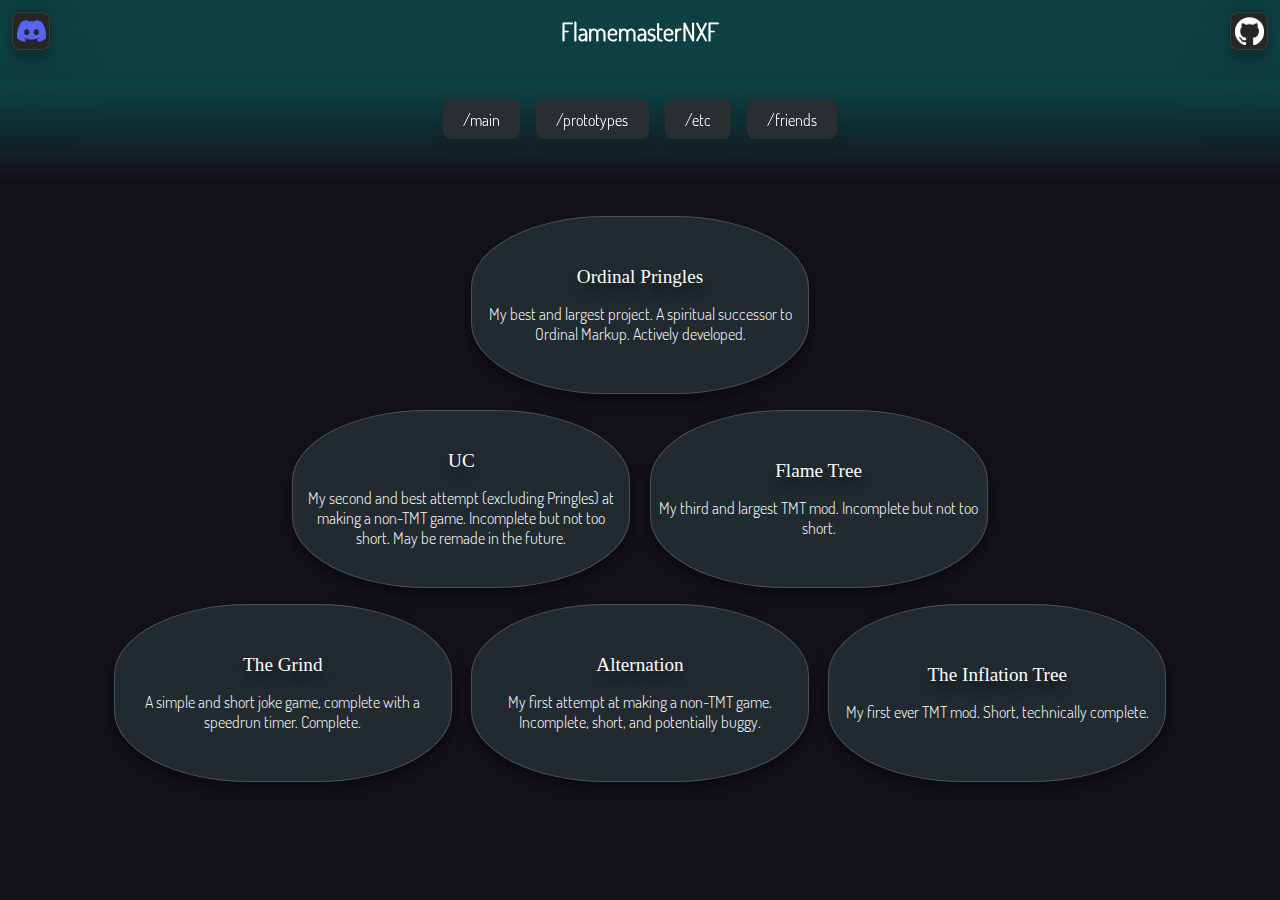
==== index.html @ f585258e "chore: Add Meta Studio to Thank Yous" ====
<!DOCTYPE html>
<html lang="en" xmlns="http://www.w3.org/1999/html">
  <head>
    <meta name="viewport" content="width=device-width, initial-scale=1.0">
    <meta charset="UTF-8">
    <link rel="stylesheet" type="text/css" href="public/styles/misc.css"/>
    <link rel="stylesheet" type="text/css" href="public/styles/styles.css"/>
    <link rel="stylesheet" type="text/css" href="public/styles/tooltip.css"/>
    <script defer src="public/src/tabs.js"></script>
    <script defer src="public/src/DOM.js"></script>
    <script defer src="public/src/links.js"></script>
    <link rel="icon" href="public/res/favicon.png" type="image/gif" sizes="32x32"/>
    <title>flamemasternxf</title>
  </head>
  <body>
  <div class="flexBox" style="flex-direction: column">
    <div class="flexBox">
      <div class="header">
        <a class="link discord-img" target="_blank" href="https://discord.com/invite/dauxGZwc9u"></a>
        <a class="link github-img" target="_blank" href="https://github.com/FlamemasterNXF"></a>
        <h1 class="centeredTexts">FlamemasterNXF</h1>
      </div>
    </div>
    <div class="flexBox">
      <div class="taskbar row" style="margin-top: 1.25rem">
        <button onclick="switchTab('main')">/main</button>
        <button onclick="switchTab('proto')">/prototypes</button>
        <button onclick="switchTab('etc')">/etc</button>
        <button onclick="switchTab('friends')">/friends</button>
      </div>
    </div>
    <div class="flexBox tab" id="main">
      <div class="crow">
        <div class="project column" onclick="openLink('https://flamemasternxf.github.io/ordinal-pringles/')">
          <t class="projName">Ordinal Pringles</t>
          <t class="centeredTexts">My best and largest project. A spiritual successor to Ordinal Markup. Actively developed.</t>
        </div>
      </div>
      <div class="crow">
        <div class="project column" onclick="openLink('https://flamemasternxf.github.io/UC-Remake/')">
          <t class="projName">UC</t>
          <t class="centeredTexts">My second and best attempt (excluding Pringles) at making a non-TMT game. Incomplete but not too short. May be remade in the future.</t>
        </div>
        <div class="project column" onclick="openLink('https://flamemasternxf.github.io/Flame-Tree/')">
          <t class="projName">Flame Tree</t>
          <t class="centeredTexts">My third and largest TMT mod. Incomplete but not too short.</t>
        </div>
      </div>
      <div class="crow">
        <div class="project column" onclick="openLink('https://flamemasternxf.github.io/The-Grind/')">
          <t class="projName">The Grind</t>
          <t class="centeredTexts">A simple and short joke game, complete with a speedrun timer. Complete.</t>
        </div>
        <div class="project column" onclick="openLink('https://flamemasternxf.github.io/Alternation/')">
          <t class="projName">Alternation</t>
          <t class="centeredTexts">My first attempt at making a non-TMT game. Incomplete, short, and potentially buggy.</t>
        </div>
        <div class="project column" onclick="openLink('https://flamemasternxf.github.io/The-Inflation-Tree/')">
          <t class="projName">The Inflation Tree</t>
          <t class="centeredTexts">My first ever TMT mod. Short, technically complete.</t>
        </div>
      </div>
    </div>
    <div class="flexBox tab" id="proto" style="display: none;">
      <div class="crow">
        <div class="project column" onclick="openLink('https://flamemasternxf.github.io/Hypercube/')">
          <t class="projName">Hypercube</t>
          <t class="centeredTexts">An attempt at building an incredibly deep game gone astray. Short, incomplete, and buggy. May be remade in the future.</t>
        </div>
        <div class="project column" onclick="openLink('https://flamemasternxf.github.io/Circles/')">
          <t class="projName">Circles</t>
          <t class="centeredTexts">A simple prototype where a circle grows by 1% every second, filling a higher Circle by 1% upon reaching 100%. Complete.</t>
        </div>
        <div class="project column" onclick="openLink('https://flamemasternxf.github.io/OperationSatisfaction/')">
          <t class="projName">Operation: Satisfaction</t>
          <t class="centeredTexts">A simple prototype with numbers going up. Complete.</t>
        </div>
      </div>
      <div class="crow">
        <div class="project column" onclick="openLink('https://flamemasternxf.github.io/Conways-Incremental/')">
          <t class="projName">Conway's Incremental</t>
          <t class="centeredTexts">Despite its name, it has no incremental features. A simple recreation of Conway's Game of Life.</t>
        </div>
        <div class="project column" onclick="openLink('https://flamemasternxf.github.io/gwa-cardgame/')">
          <t class="projName">gwa card game</t>
          <t class="centeredTexts">An attempt at making a card-collecting game that never went anywhere. Massively incomplete.</t>
        </div>
        <div class="project column" onclick="openLink('https://flamemasternxf.github.io/the-grind-2/\n')">
          <t class="projName">The Grind 2</t>
          <t class="centeredTexts">A game with infinite generators that produce infinite numbers. Complete.</t>
        </div>
      </div>
    </div>
    <div class="flexBox tab" id="etc" style="display: none;">
      <div class="crow">
        <div class="project column" onclick="openLink('https://github.com/FlamemasterNXF/Sea')">
          <t class="projName">Sea</t>
          <t class="centeredTexts">My second programming language, made in C#. Simple, but not very feature complete.</t>
        </div>
        <div class="project column" onclick="openLink('https://github.com/FlamemasterNXF/PeanutScript/blob/main/README.md')">
          <t class="projName">PeanutScript</t>
          <t class="centeredTexts">My first programming language, made in Python. Very buggy.</t>
        </div>
        <div class="project column" onclick="openLink('https://flamemasternxf.github.io/Synergism-Plus/')">
          <t class="projName">Synergism Plus</t>
          <t class="centeredTexts">A tool for modding Synergism. Very outdated.</t>
        </div>
      </div>
      <div class="crow">
        <div class="project column" onclick="openLink('https://flamemasternxf.github.io/gwa/')">
          <t class="projName">gwa</t>
          <t class="centeredTexts">An incomplete and outdated website cataloging all the gwas.</t>
        </div>
        <div class="project column" onclick="openLink('https://flamemasternxf.github.io/social-credit-incremental/')">
          <t class="projName">Social Credit Incremental</t>
          <t class="centeredTexts">Stupid joke "game" made in an hour. Low volume recommended.</t>
        </div>
      </div>
      <div class="crow">
        <div class="project column" onclick="openLink('https://flamemasternxf.github.io/the-oil-tree/')">
          <t class="projName">The Oil Tree</t>
          <t class="centeredTexts">A very bad TMT mod that I ran out of ideas for. Very short.</t>
        </div>
      </div>
    </div>
    <div class="flexBox tab" id="friends" style="display: none">
      <div class="centeredTexts" style="font-size: 1.2rem; font-family: Dosis">THANK YOU TO:</div>
      <div class="creditsText"><b>Jacorb</b>, for being an inspiration for this very site and letting me use some of his CSS for it.</div>
      <div class="creditsText"><b>ThePaperPilot</b>, for teaching me Git and helping me along my JS journey.</div>
      <div class="creditsText"><b>downvoid</b>, for helping me fix a lot of bugs in a lot of projects, promoting my projects, and providing a lot of help with Ordinal Pringles.</div>
      <div class="creditsText"><b>yhvr</b>, for being an inspiration for me and a good friend.</div>
      <div class="creditsText"><b>ryanleonels</b>, for helping me out a lot with Ordinal Pringles and providing immense amounts of feedback.</div>
      <div class="creditsText"><b>sw_creeperking</b>, for coaching me through creating Sea and learning C#.</div>
      <div class="creditsText"><b>TheMkeyHolder</b>, for helping me a lot with my TMT mods and providing basic background for making Ordinal Pringles.</div>
      <div class="creditsText"><b>randomtuba</b>, for providing tons of ideas and inspiration for Ordinal Pringles.</div>
      <div class="creditsText"><b>All of my Pringles Testers</b>, for providing so much feedback for Ordinal Pringles and helping me through balancing and fixing bugs.</div>
      <div class="creditsText"><b>Everyone in Meta Studio.</b>Everyone within Meta Studio has helped me in one way or another. Without you all none of this would exist today.</div>
      <div class="creditsText"><b>Everyone else who has helped me along the way.</b> If you want your name here, just DM me and I'll add it!</div>
    </div>
  </div>
  </body>
</html>
---- public/styles/misc.css ----
html{
    background-color: #141117;;
}
body{
    -ms-overflow-style: none;
    scrollbar-width: none;
}
body::-webkit-scrollbar{
    display: none;
}
p{
    font-family: DosisLight;
}
t{
    font-family: DosisLight;
}
@font-face {
    font-family: 'DosisBold';
    src: url(Dosis/static/Dosis-Bold.ttf);
}
@font-face {
    font-family: 'DosisExtraBold';
    src: url(Dosis/static/Dosis-ExtraBold.ttf);
}
@font-face {
    font-family: 'DosisExtraLight';
    src: url(Dosis/static/Dosis-ExtraLight.ttf);
}
@font-face {
    font-family: 'DosisLight';
    src: url(Dosis/static/Dosis-Light.ttf);
}
@font-face {
    font-family: 'DosisMedium';
    src: url(Dosis/static/Dosis-Medium.ttf);
}
@font-face {
    font-family: 'DosisRegular';
    src: url(Dosis/static/Dosis-Regular.ttf);
}
@font-face {
    font-family: 'DosisSemiBold';
    src: url(Dosis/static/Dosis-SemiBold.ttf);
}
---- public/styles/styles.css ----
.flexBox {
    display: flex;
    align-items: center;
    place-content:center
}
.generalTexts{
    color: white;
    font-family: DosisLight;
}
.centeredTexts{
    color: white;
    font-family: DosisLight;
    text-align: center;
}
.creditsText{
    color: #009696;
    font-family: DosisLight;
    text-align: center;
    margin-top: 0.5rem;
}
.column {
    display: flex;
    flex-flow: column;
    align-items: center;
    place-content: center;
    gap: 1rem;
}
.crow {
    display: flex;
    flex-flow: row wrap;
    align-items: center;
    place-content: center;
    margin-top: 1rem;
    gap: 1.2rem;
}
.projName{
    font-size: 1.2rem;
    color: white;
    font-family: Dosis;
    text-align: center;
    text-shadow: rgba(0, 0, 0, 0.19) 0 10px 20px, rgba(0, 0, 0, 0.23) 0 6px 6px;
}
div.project:hover {
    box-shadow: rgba(0, 0, 160, 0.19) 0px 10px 20px, rgba(0, 0, 0, 0.23) 0px 6px 6px;
    transform: scale(1.2);
    position: relative;
    z-index: 2;
}
.tab{
    flex-direction: column;
    margin-top: 12rem;
}


/*
    All styles below this line were borrowed from https://jacorb90.me/

                    --> https://jacorb90.me/ <--

    Some may be modified, but all are originally from https://jacorb90.me/
*/
button {
    border-radius: 8px;
    border: 1px solid transparent;
    padding: 0.6em 1.2em;
    font-size: 1em;
    font-weight: 500;
    background-color: #252b2c;
    cursor: pointer;
    transition: border-color 0.25s;
    box-shadow: rgba(0, 0, 0, 0.1) 0px 4px 12px;
    color: white;
    font-family: DosisLight;
}
button:hover {
    border-color: #646cff;
}
button:focus,
button:focus-visible {
    outline: 4px auto -webkit-focus-ring-color;
}
.header {
    position:fixed;
    top: 0;
    left: 0;
    right: 0;
    height: 5em;
    background-color: rgba(0, 150, 150, 0.35);
    z-index: 9999;
}
header, .header > * {
    font-size: 0.75rem;
}
.header > h1 {
    font-size: 1.5rem;
}
a {
    font-weight: bold;
    color: #646cff;
    text-decoration: inherit;
    text-shadow: 0px 0px 2px #2d3058;
}
a:hover {
    color: #535bf2;
}
a.link {
    background-color: #272627;
    border-radius: 8px;
    border: 1px solid rgba(255, 255, 255, 0.1);
    cursor: pointer;
    transition: border-color 0.25s;
    box-shadow: rgba(0, 0, 0, 0.25) 0px 54px 55px, rgba(0, 0, 0, 0.12) 0px -12px 30px, rgba(0, 0, 0, 0.12) 0px 4px 6px, rgba(0, 0, 0, 0.17) 0px 12px 13px, rgba(0, 0, 0, 0.09) 0px -3px 5px;
}
a.link:hover {
    border-color: #646cff;
}
a.link.github-img:hover {
    border-color: white;
}
a.link:focus,
a.link:focus-visible {
    outline: 4px auto -webkit-focus-ring-color;
}
a.link:not(.discord-img):not(.github-img) {
    padding: 0.5em;
    box-shadow: rgba(50, 50, 93, 0.25) 0px 50px 100px -20px, rgba(0, 0, 0, 0.3) 0px 30px 60px -30px, rgba(10, 37, 64, 0.35) 0px -2px 6px 0px inset;
}
.discord-img {
    position: fixed;
    top: 1em;
    left: 1em;
    background-image: url("../res/discord.png");
    background-position: center;
    background-size: 80%;
    background-repeat: no-repeat;
    height: 3em;
    width: 3em;
}
.github-img {
    position: fixed;
    top: 1em;
    right: 1em;
    background-image: url("../res/github.png");
    background-position: center;
    background-size: 80%;
    background-repeat: no-repeat;
    height: 3em;
    width: 3em;
}
.row {
    display: flex;
    flex-flow: row wrap;
    justify-content: center;
    gap: 1em;
}

.taskbar {
    position: fixed;
    padding-top: 1.2rem;
    padding-bottom: 1em;
    top: calc(5 * 0.75rem);
    left: 0;
    right: 0;
    min-height: 4em;
    background: linear-gradient(to bottom, rgba(0, 150, 150, 0.35), #141117);
    filter: brightness(110%);
    box-shadow: rgba(0, 0, 0, 0.1) 0px 4px 12px;
    z-index: 10000;
}
.taskbar > button {
    height: 2.5em;
}
div.project {
    border: 1px solid rgba(255,255,255,0.2);
    width: 20em;
    height: 10em;
    padding: 0.5em;
    background-color: rgb(33, 42, 47);
    border-radius: 40%;
    box-shadow: rgba(0, 0, 0, 0.19) 0px 10px 20px, rgba(0, 0, 0, 0.23) 0px 6px 6px;
    transition: all 1s ease-in-out;
    transform: scale(1);
}
---- public/styles/tooltip.css ----
/*
    <<<The Errors in this file can be safely ignored>>>
 */

[tooltip] {
    position: relative;
    z-index: 1;
    white-space: pre-wrap;
}

[tooltip]:before,
[tooltip]:after {
    visibility: hidden;
    -ms-filter: "progid:DXImageTransform.Microsoft.Alpha(Opacity=0)";
    filter: progid: DXImageTransform.Microsoft.Alpha(Opacity=0);
    opacity: 0;
    pointer-events: none;
    white-space: pre-wrap;
}

[tooltip]:before {
    position: absolute;
    bottom: 100%;
    left: 50%;
    margin-bottom: 5px;
    margin-left: -80px;
    padding: 7px;
    width: 160px;
    -webkit-border-radius: 3px;
    -moz-border-radius: 3px;
    border-radius: 3px;
    background-color: #000;
    background-color: hsla(0, 0%, 5%, 0.9);
    color: #fff;
    content: attr(tooltip);
    text-align: center;
    font-size: 14px;
    line-height: 1.2;
    transition-duration: 0.5s;
    white-space: pre-wrap;
}

[tooltip]:after {
    position: absolute;
    bottom: 100%;
    left: 50%;
    margin-left: -5px;
    width: 0;
    border-top: 5px solid #000;
    border-top: 5px solid hsla(0, 0%, 5%, 0.9);
    border-right: 5px solid transparent;
    border-left: 5px solid transparent;
    content: " ";
    font-size: 0;
    line-height: 0;
    transition-duration: 0.5s;
    white-space: pre-wrap;
}

[tooltip]:hover:before,
[tooltip]:hover:after {
    visibility: visible;
    -ms-filter: "progid:DXImageTransform.Microsoft.Alpha(Opacity=100)";
    filter: progid: DXImageTransform.Microsoft.Alpha(Opacity=100);
    opacity: 1;
    white-space: pre-wrap;
}
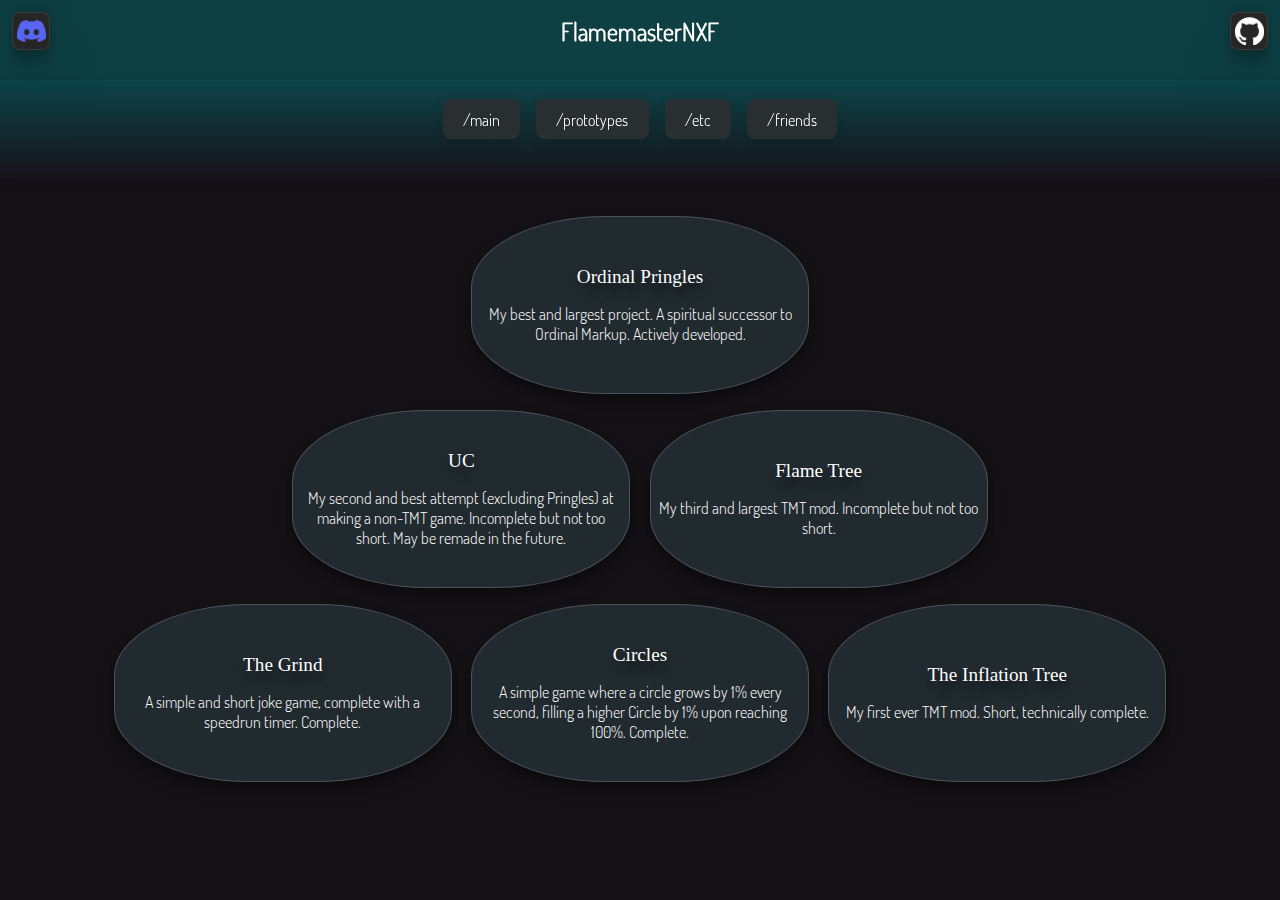
==== commit 51b8ecc6: "chore: Swap Circles and Alternation" ====
--- a/index.html
+++ b/index.html
@@ -51,9 +51,9 @@
           <t class="projName">The Grind</t>
           <t class="centeredTexts">A simple and short joke game, complete with a speedrun timer. Complete.</t>
         </div>
-        <div class="project column" onclick="openLink('https://flamemasternxf.github.io/Alternation/')">
-          <t class="projName">Alternation</t>
-          <t class="centeredTexts">My first attempt at making a non-TMT game. Incomplete, short, and potentially buggy.</t>
+        <div class="project column" onclick="openLink('https://flamemasternxf.github.io/Circles/')">
+          <t class="projName">Circles</t>
+          <t class="centeredTexts">A simple game where a circle grows by 1% every second, filling a higher Circle by 1% upon reaching 100%. Complete.</t>
         </div>
         <div class="project column" onclick="openLink('https://flamemasternxf.github.io/The-Inflation-Tree/')">
           <t class="projName">The Inflation Tree</t>
@@ -67,9 +67,9 @@
           <t class="projName">Hypercube</t>
           <t class="centeredTexts">An attempt at building an incredibly deep game gone astray. Short, incomplete, and buggy. May be remade in the future.</t>
         </div>
-        <div class="project column" onclick="openLink('https://flamemasternxf.github.io/Circles/')">
-          <t class="projName">Circles</t>
-          <t class="centeredTexts">A simple prototype where a circle grows by 1% every second, filling a higher Circle by 1% upon reaching 100%. Complete.</t>
+        <div class="project column" onclick="openLink('https://flamemasternxf.github.io/Alternation/')">
+          <t class="projName">Alternation</t>
+          <t class="centeredTexts">My first attempt at making a non-TMT game. Incomplete, short, and potentially buggy.</t>
         </div>
         <div class="project column" onclick="openLink('https://flamemasternxf.github.io/OperationSatisfaction/')">
           <t class="projName">Operation: Satisfaction</t>
@@ -134,7 +134,7 @@
       <div class="creditsText"><b>TheMkeyHolder</b>, for helping me a lot with my TMT mods and providing basic background for making Ordinal Pringles.</div>
       <div class="creditsText"><b>randomtuba</b>, for providing tons of ideas and inspiration for Ordinal Pringles.</div>
       <div class="creditsText"><b>All of my Pringles Testers</b>, for providing so much feedback for Ordinal Pringles and helping me through balancing and fixing bugs.</div>
-      <div class="creditsText"><b>Everyone in Meta Studio.</b>Everyone within Meta Studio has helped me in one way or another. Without you all none of this would exist today.</div>
+      <div class="creditsText"><b>Everyone in Meta Studio.</b> Everyone within Meta Studio has helped me in one way or another. Without you all none of this would exist today.</div>
       <div class="creditsText"><b>Everyone else who has helped me along the way.</b> If you want your name here, just DM me and I'll add it!</div>
     </div>
   </div>
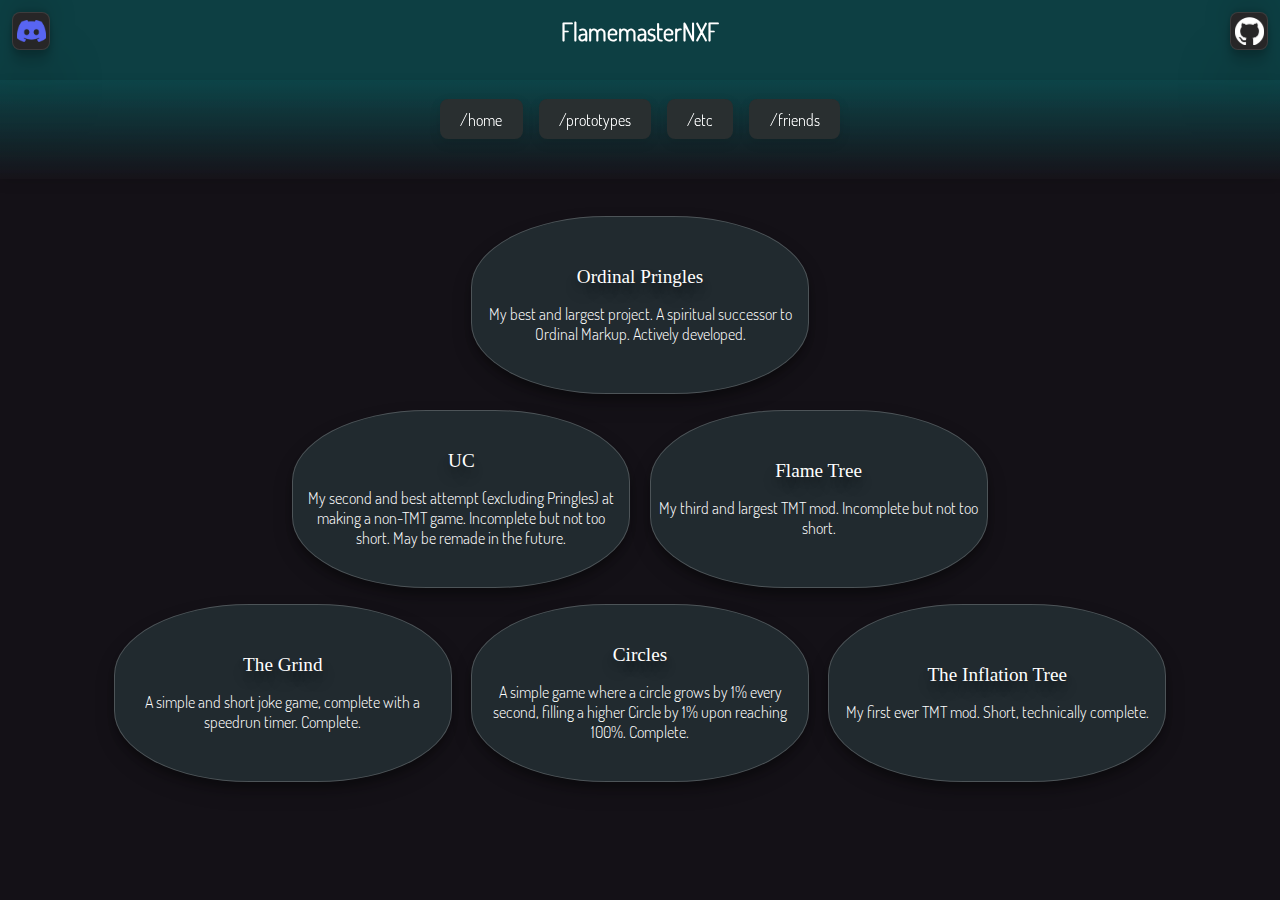
==== commit db82b000: "Update index.html" ====
--- a/index.html
+++ b/index.html
@@ -23,7 +23,7 @@
     </div>
     <div class="flexBox">
       <div class="taskbar row" style="margin-top: 1.25rem">
-        <button onclick="switchTab('main')">/main</button>
+        <button onclick="switchTab('main')">/home</button>
         <button onclick="switchTab('proto')">/prototypes</button>
         <button onclick="switchTab('etc')">/etc</button>
         <button onclick="switchTab('friends')">/friends</button>
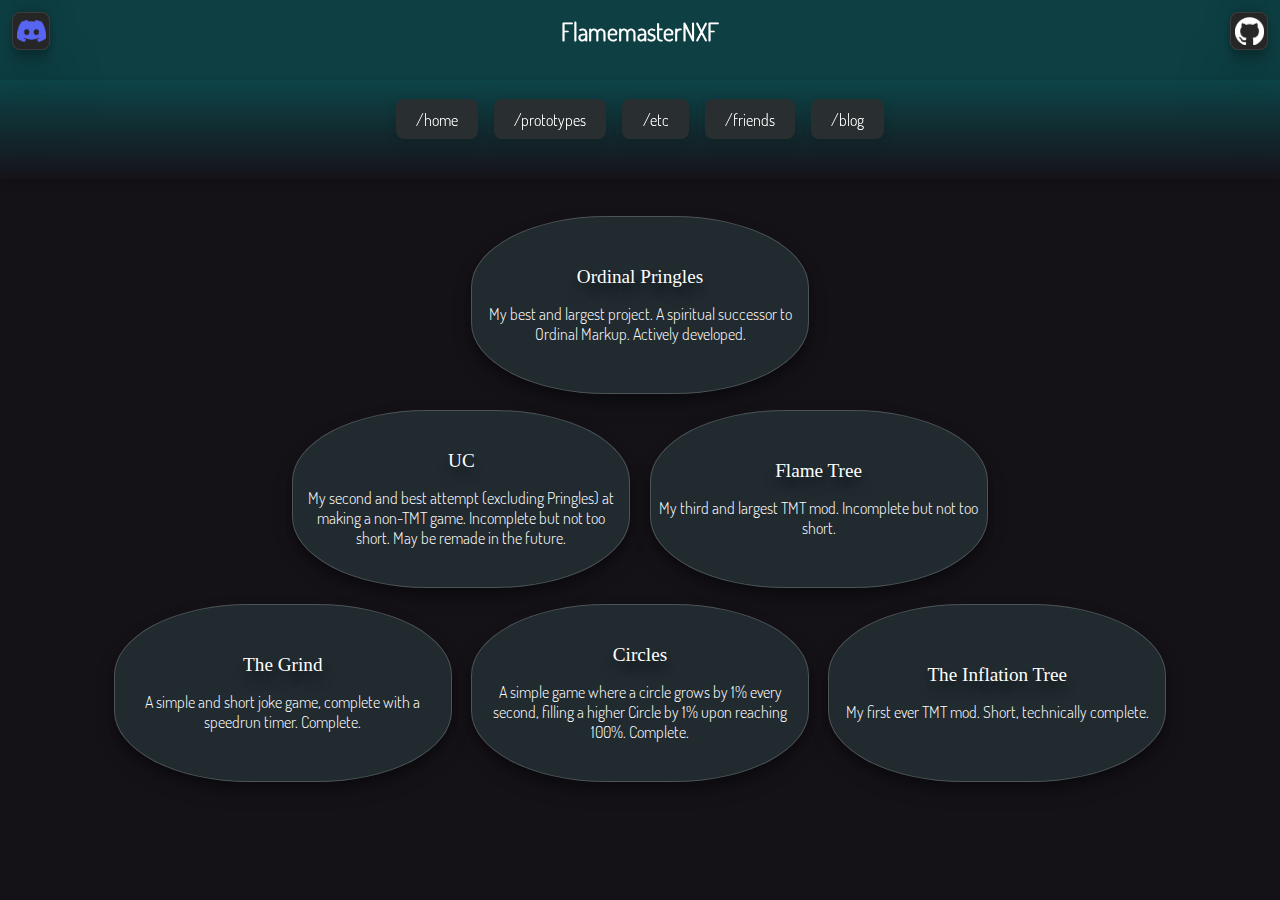
==== commit c749f7bc: "feat: New Ordinal Pringles Updates" ====
--- a/index.html
+++ b/index.html
@@ -9,6 +9,7 @@
     <script defer src="public/src/tabs.js"></script>
     <script defer src="public/src/DOM.js"></script>
     <script defer src="public/src/links.js"></script>
+    <script defer src="public/src/blog.js"></script>
     <link rel="icon" href="public/res/favicon.png" type="image/gif" sizes="32x32"/>
     <title>flamemasternxf</title>
   </head>
@@ -27,6 +28,7 @@
         <button onclick="switchTab('proto')">/prototypes</button>
         <button onclick="switchTab('etc')">/etc</button>
         <button onclick="switchTab('friends')">/friends</button>
+        <button onclick="switchTab('blog')">/blog</button>
       </div>
     </div>
     <div class="flexBox tab" id="main">
@@ -137,6 +139,23 @@
       <div class="creditsText"><b>Everyone in Meta Studio.</b> Everyone within Meta Studio has helped me in one way or another. Without you all none of this would exist today.</div>
       <div class="creditsText"><b>Everyone else who has helped me along the way.</b> If you want your name here, just DM me and I'll add it!</div>
     </div>
+    <div class="flexBox tab" id="blog" style="display: none">
+      <div class="crow">
+        <div class="blog noGapColumn" onclick="controlBlog(0)">
+          <t class="blogName">Init</t>
+          <t class="blogDate">July 24, 2024</t>
+          <i class="centeredTexts" style="margin-top: 0.5rem; font-size: 0.9rem">Saying hi</i>
+        </div>
+        <div class="blog noGapColumn" onclick="controlBlog(1)">
+          <t class="blogName">Time</t>
+          <t class="blogDate">July 24, 2024</t>
+          <i class="centeredTexts" style="margin-top: 0.5rem; font-size: 0.9rem">???</i>
+        </div>
+      </div>
+    </div>
+    <div class="flexBox tab" id="blogContentPage" style="display: none">
+      <t class="centeredTexts" id="blogContent" style="width: 50%; font-size: 1.2rem"></t>
+    </div>
   </div>
   </body>
 </html>
--- a/public/styles/styles.css
+++ b/public/styles/styles.css
@@ -24,6 +24,12 @@
     align-items: center;
     place-content: center;
     gap: 1rem;
+}
+.noGapColumn {
+    display: flex;
+    flex-flow: column;
+    align-items: center;
+    place-content: center;
 }
 .crow {
     display: flex;
@@ -40,7 +46,28 @@
     text-align: center;
     text-shadow: rgba(0, 0, 0, 0.19) 0 10px 20px, rgba(0, 0, 0, 0.23) 0 6px 6px;
 }
+.blogName{
+     font-size: 1.1rem;
+     color: white;
+     font-family: Dosis;
+     text-align: center;
+     text-shadow: rgba(0, 0, 0, 0.19) 0 10px 20px, rgba(0, 0, 0, 0.23) 0 6px 6px;
+}
+.blogDate{
+    font-size: 0.7rem;
+    color: white;
+    font-family: Dosis;
+    text-align: center;
+    text-shadow: rgba(0, 0, 0, 0.19) 0 10px 20px, rgba(0, 0, 0, 0.23) 0 6px 6px;
+}
+
 div.project:hover {
+    box-shadow: rgba(0, 0, 160, 0.19) 0px 10px 20px, rgba(0, 0, 0, 0.23) 0px 6px 6px;
+    transform: scale(1.2);
+    position: relative;
+    z-index: 2;
+}
+div.blog:hover {
     box-shadow: rgba(0, 0, 160, 0.19) 0px 10px 20px, rgba(0, 0, 0, 0.23) 0px 6px 6px;
     transform: scale(1.2);
     position: relative;
@@ -180,4 +207,15 @@
     box-shadow: rgba(0, 0, 0, 0.19) 0px 10px 20px, rgba(0, 0, 0, 0.23) 0px 6px 6px;
     transition: all 1s ease-in-out;
     transform: scale(1);
+}
+div.blog {
+    border: 1px solid rgba(255,255,255,0.2);
+    width: 10em;
+    height: 7em;
+    padding: 0.5em;
+    background-color: rgb(33, 42, 47);
+    border-radius: 40%;
+    box-shadow: rgba(0, 0, 0, 0.19) 0px 10px 20px, rgba(0, 0, 0, 0.23) 0px 6px 6px;
+    transition: all 1s ease-in-out;
+    transform: scale(1);
 }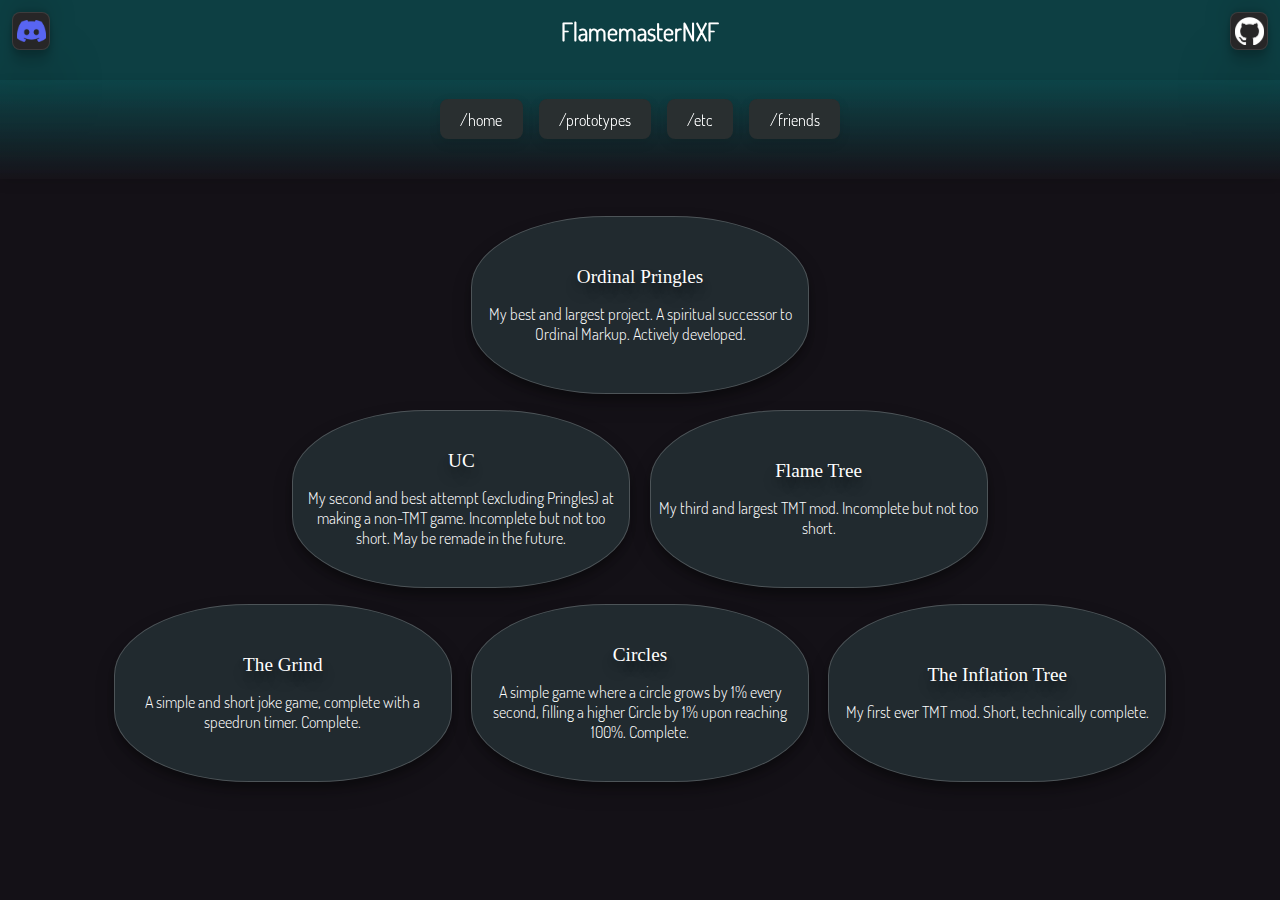
==== commit 343d7237: "feat: New Ordinal Pringles Updates" ====
--- a/index.html
+++ b/index.html
@@ -9,7 +9,6 @@
     <script defer src="public/src/tabs.js"></script>
     <script defer src="public/src/DOM.js"></script>
     <script defer src="public/src/links.js"></script>
-    <script defer src="public/src/blog.js"></script>
     <link rel="icon" href="public/res/favicon.png" type="image/gif" sizes="32x32"/>
     <title>flamemasternxf</title>
   </head>
@@ -28,7 +27,6 @@
         <button onclick="switchTab('proto')">/prototypes</button>
         <button onclick="switchTab('etc')">/etc</button>
         <button onclick="switchTab('friends')">/friends</button>
-        <button onclick="switchTab('blog')">/blog</button>
       </div>
     </div>
     <div class="flexBox tab" id="main">
@@ -139,20 +137,6 @@
       <div class="creditsText"><b>Everyone in Meta Studio.</b> Everyone within Meta Studio has helped me in one way or another. Without you all none of this would exist today.</div>
       <div class="creditsText"><b>Everyone else who has helped me along the way.</b> If you want your name here, just DM me and I'll add it!</div>
     </div>
-    <div class="flexBox tab" id="blog" style="display: none">
-      <div class="crow">
-        <div class="blog noGapColumn" onclick="controlBlog(0)">
-          <t class="blogName">Init</t>
-          <t class="blogDate">July 24, 2024</t>
-          <i class="centeredTexts" style="margin-top: 0.5rem; font-size: 0.9rem">Saying hi</i>
-        </div>
-        <div class="blog noGapColumn" onclick="controlBlog(1)">
-          <t class="blogName">Time</t>
-          <t class="blogDate">July 24, 2024</t>
-          <i class="centeredTexts" style="margin-top: 0.5rem; font-size: 0.9rem">???</i>
-        </div>
-      </div>
-    </div>
     <div class="flexBox tab" id="blogContentPage" style="display: none">
       <t class="centeredTexts" id="blogContent" style="width: 50%; font-size: 1.2rem"></t>
     </div>
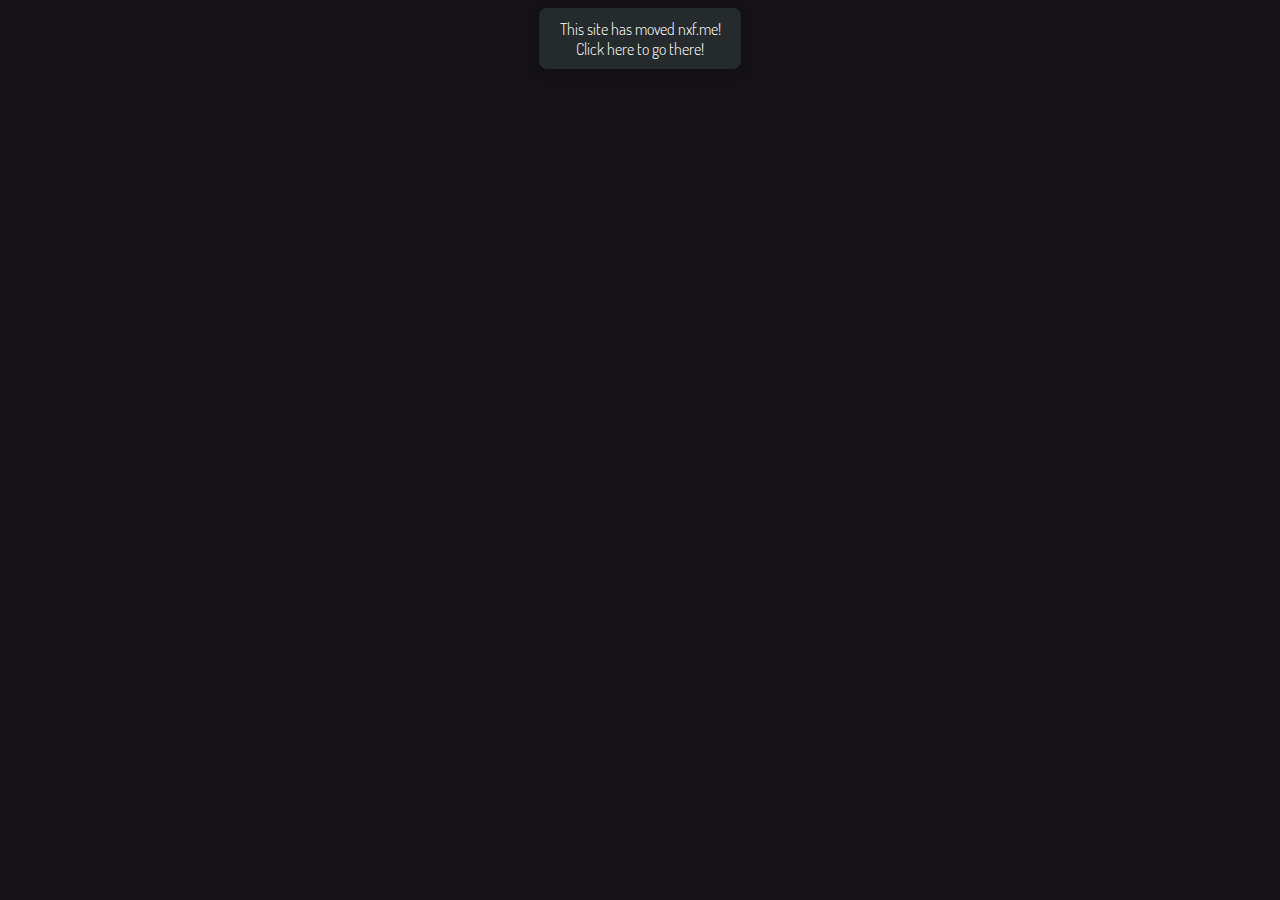
==== commit daab6aa4: "migrate" ====
--- a/index.html
+++ b/index.html
@@ -13,6 +13,7 @@
     <title>flamemasternxf</title>
   </head>
   <body>
+  <!---
   <div class="flexBox" style="flex-direction: column">
     <div class="flexBox">
       <div class="header">
@@ -141,5 +142,9 @@
       <t class="centeredTexts" id="blogContent" style="width: 50%; font-size: 1.2rem"></t>
     </div>
   </div>
+  --->
+  <div class="flexBox">
+    <button onclick="openLink('https://nxf.me')">This site has moved nxf.me!<br>Click here to go there!</button>
+  </div>
   </body>
 </html>
